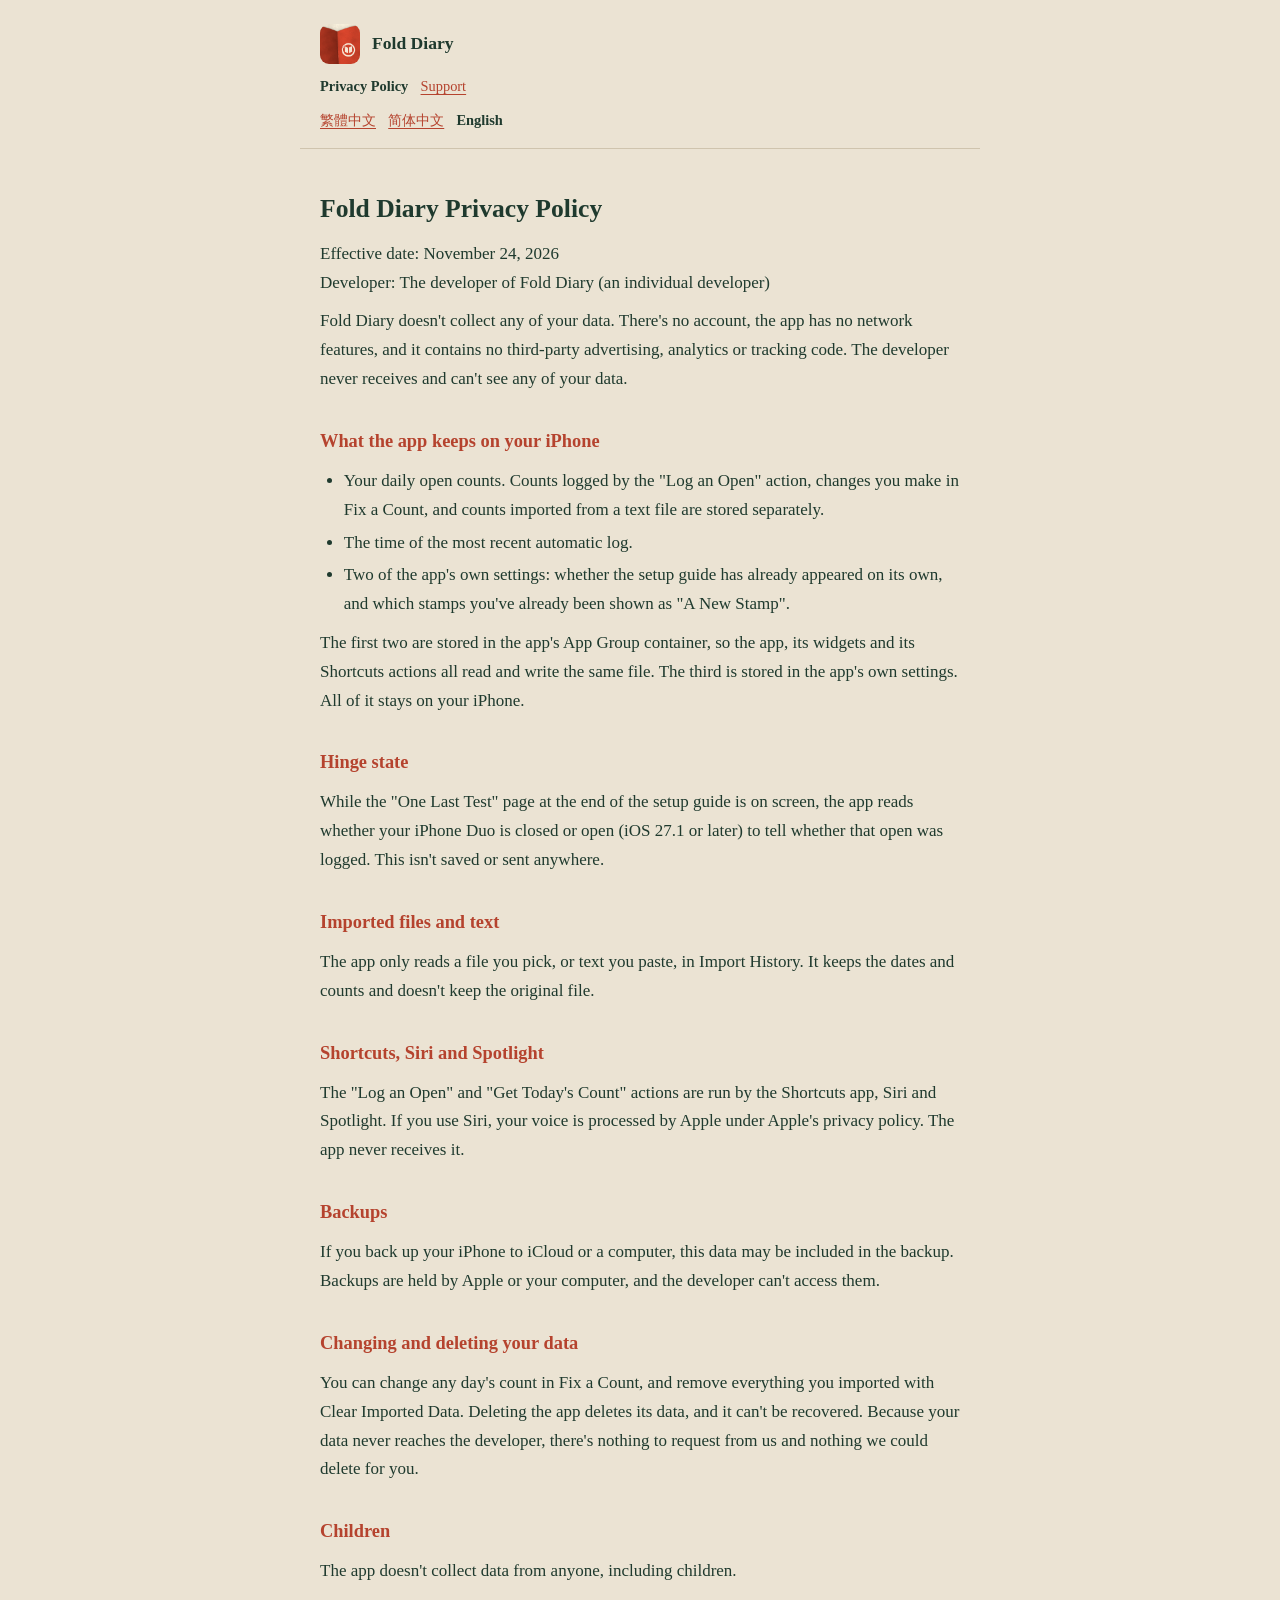
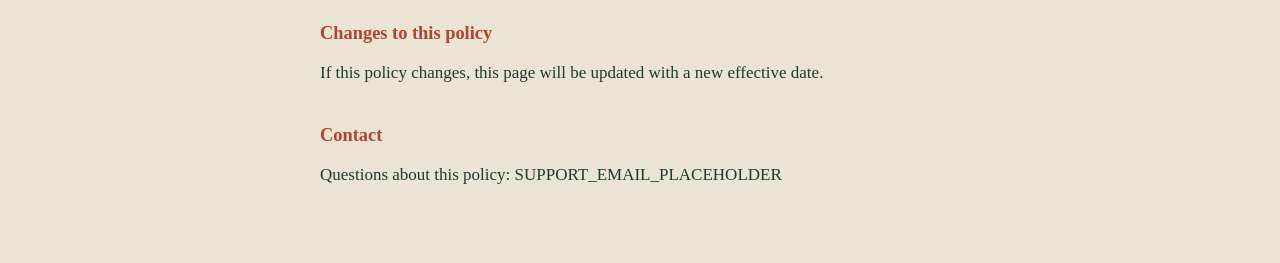
==== privacy-en.html @ e3275722 "Add privacy policy and support pages" ====
<!doctype html>
<html lang="en">
<head>
<meta charset="utf-8">
<meta name="viewport" content="width=device-width, initial-scale=1">
<meta name="color-scheme" content="light dark">
<title>Privacy Policy · Fold Diary</title>
<link rel="icon" type="image/png" href="icon.png">
<link rel="stylesheet" href="style.css">
</head>
<body>
<header class="top">
<a class="brand" href="index.html"><img src="icon.png" width="40" height="40" alt=""><span>Fold Diary</span></a>
<nav aria-label="Language"><p><span class="cur" aria-current="page">Privacy Policy</span> <a href="support-en.html">Support</a></p><p class="lang"><a href="privacy.html" lang="zh-Hant" hreflang="zh-Hant">繁體中文</a> <a href="privacy-zh-hans.html" lang="zh-Hans" hreflang="zh-Hans">简体中文</a> <span class="cur" aria-current="page">English</span></p></nav>
</header>
<main>
<h1>Fold Diary Privacy Policy</h1>
<p>Effective date: November 24, 2026<br>
Developer: The developer of Fold Diary (an individual developer)</p>
<p>Fold Diary doesn't collect any of your data. There's no account, the app has no network features, and it contains no third-party advertising, analytics or tracking code. The developer never receives and can't see any of your data.</p>
<h2>What the app keeps on your iPhone</h2>
<ul><li>Your daily open counts. Counts logged by the "Log an Open" action, changes you make in Fix a Count, and counts imported from a text file are stored separately.</li><li>The time of the most recent automatic log.</li><li>Two of the app's own settings: whether the setup guide has already appeared on its own, and which stamps you've already been shown as "A New Stamp".</li></ul>
<p>The first two are stored in the app's App Group container, so the app, its widgets and its Shortcuts actions all read and write the same file. The third is stored in the app's own settings. All of it stays on your iPhone.</p>
<h2>Hinge state</h2>
<p>While the "One Last Test" page at the end of the setup guide is on screen, the app reads whether your iPhone Duo is closed or open (iOS 27.1 or later) to tell whether that open was logged. This isn't saved or sent anywhere.</p>
<h2>Imported files and text</h2>
<p>The app only reads a file you pick, or text you paste, in Import History. It keeps the dates and counts and doesn't keep the original file.</p>
<h2>Shortcuts, Siri and Spotlight</h2>
<p>The "Log an Open" and "Get Today's Count" actions are run by the Shortcuts app, Siri and Spotlight. If you use Siri, your voice is processed by Apple under Apple's privacy policy. The app never receives it.</p>
<h2>Backups</h2>
<p>If you back up your iPhone to iCloud or a computer, this data may be included in the backup. Backups are held by Apple or your computer, and the developer can't access them.</p>
<h2>Changing and deleting your data</h2>
<p>You can change any day's count in Fix a Count, and remove everything you imported with Clear Imported Data. Deleting the app deletes its data, and it can't be recovered. Because your data never reaches the developer, there's nothing to request from us and nothing we could delete for you.</p>
<h2>Children</h2>
<p>The app doesn't collect data from anyone, including children.</p>
<h2>Changes to this policy</h2>
<p>If this policy changes, this page will be updated with a new effective date.</p>
<h2>Contact</h2>
<p>Questions about this policy: SUPPORT_EMAIL_PLACEHOLDER</p>
</main>
</body>
</html>
---- style.css ----
:root{--bg:#EBE3D3;--fg:#1F3A2E;--accent:#B5432E;--muted:#4d6258;--rule:#cfc4ae;--code:#e0d6c1}
@media (prefers-color-scheme:dark){:root{--bg:#18211c;--fg:#E4DCC8;--accent:#E0735C;--muted:#a9b3a6;--rule:#35443b;--code:#26332b}}
*{box-sizing:border-box}
html{-webkit-text-size-adjust:100%}
body{margin:0;background:var(--bg);color:var(--fg);font:17px/1.85 "Songti TC","Songti SC","Noto Serif CJK TC","New York",Georgia,serif}
:lang(en){font-family:"New York",Georgia,"Times New Roman",serif;line-height:1.7}
.top,main{max-width:680px;margin:0 auto;padding-left:20px;padding-right:20px}
.top{padding-top:24px;padding-bottom:16px;border-bottom:1px solid var(--rule)}
.brand{display:flex;align-items:center;gap:12px;color:var(--fg);text-decoration:none;font-weight:700;font-size:1.1rem}
.brand img{border-radius:9px;display:block}
nav p{margin:.6rem 0 0;font-size:.9rem;line-height:1.6;color:var(--muted)}
nav a{margin-right:.6em}
nav .cur{color:var(--fg);font-weight:700;margin-right:.6em}
a{color:var(--accent);text-underline-offset:3px}
main{padding-top:12px;padding-bottom:64px}
h1{font-size:1.6rem;line-height:1.4;margin:1.6rem 0 .6rem}
h2{font-size:1.15rem;line-height:1.5;margin:2rem 0 .3rem;color:var(--accent)}
p{margin:.6rem 0}
ul,ol{padding-left:1.4em;margin:.6rem 0}
li{margin:.25rem 0}
code{font:.9em ui-monospace,Menlo,monospace;background:var(--code);padding:.05em .35em;border-radius:3px}
.home section{border-top:1px solid var(--rule);padding:.8rem 0}
.home section:first-child{border-top:0}
.home h2{margin:1rem 0 0}
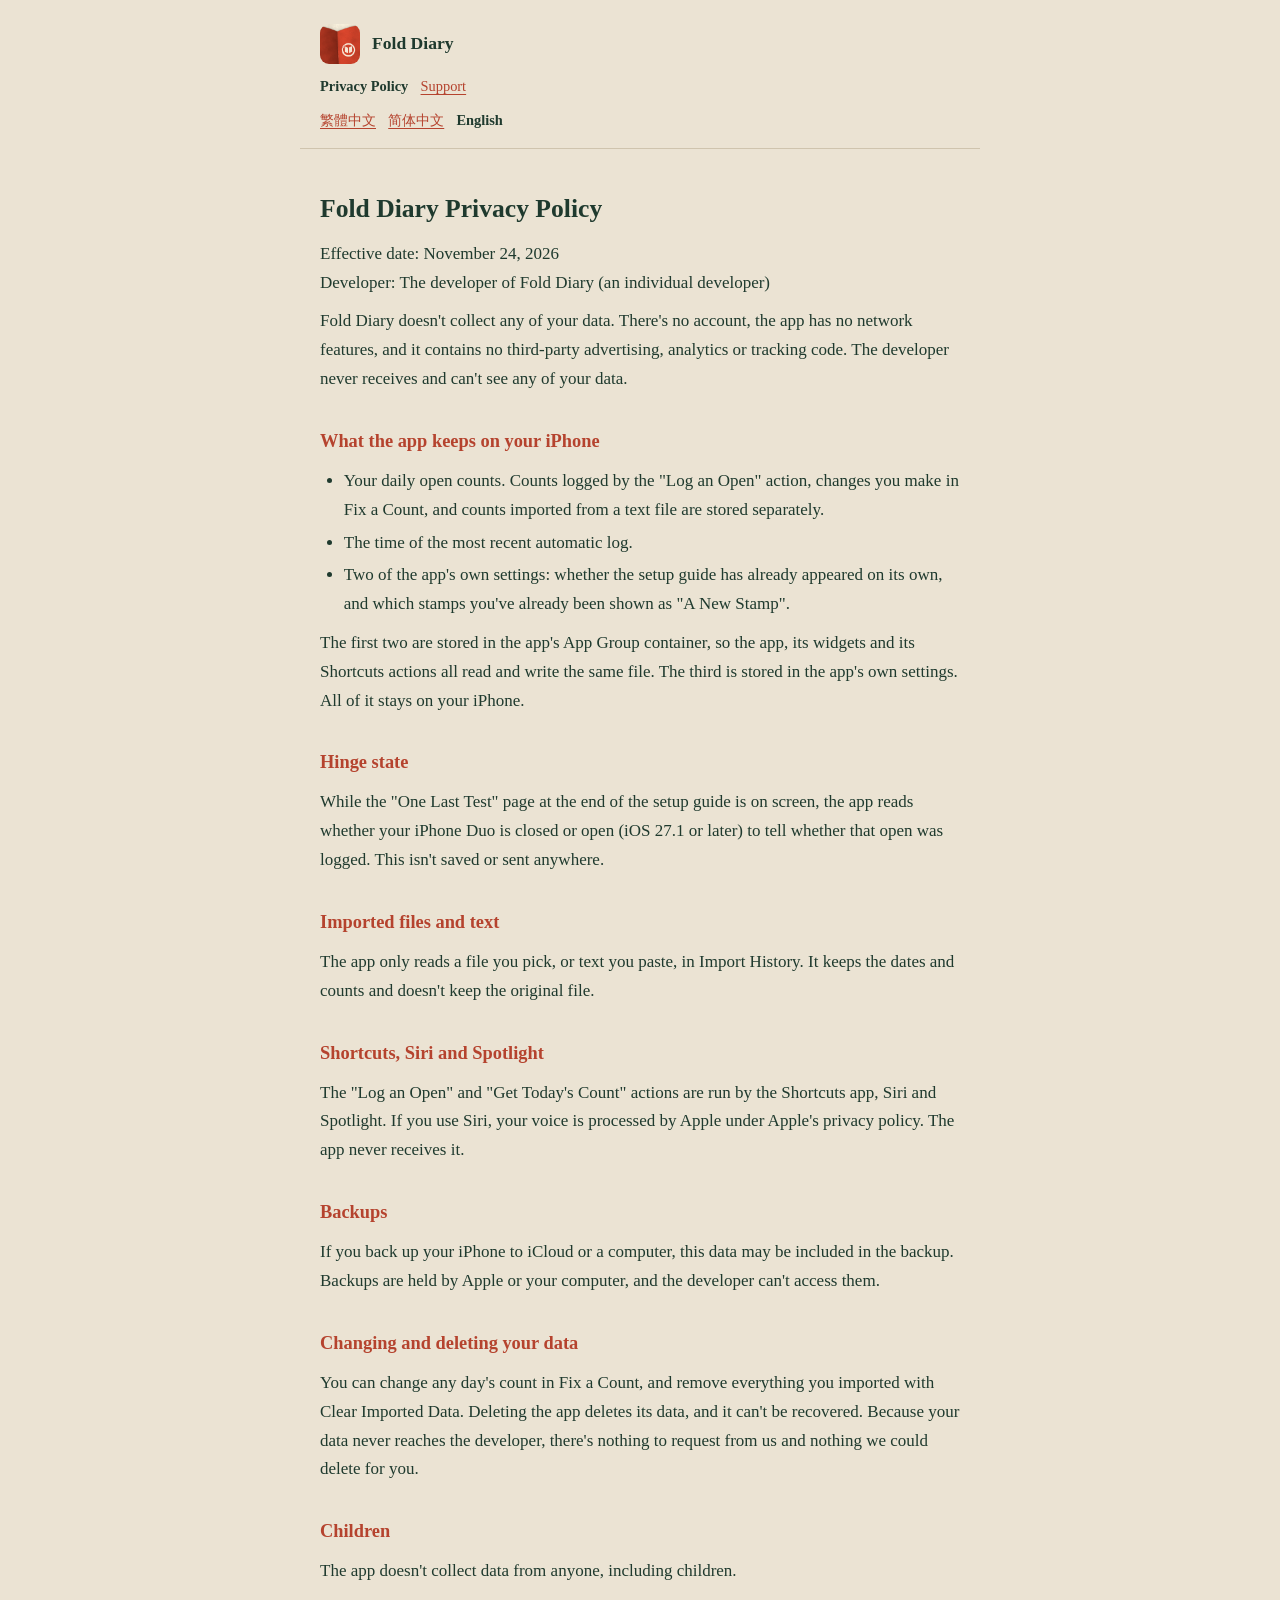
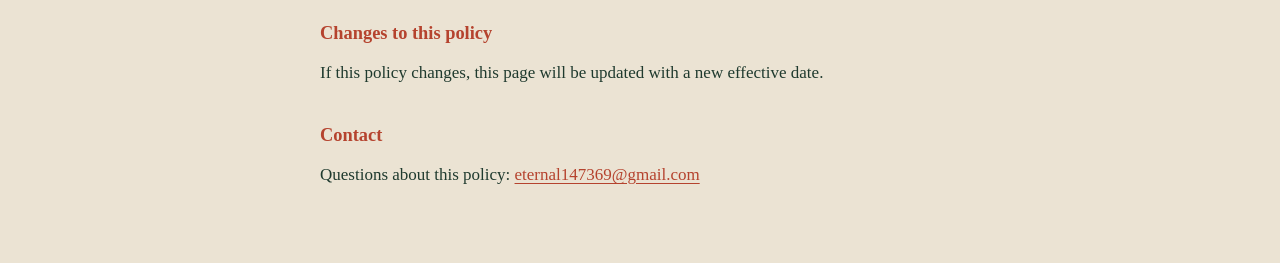
==== commit 6b96d6d0: "Add privacy policy and support pages" ====
--- a/privacy-en.html
+++ b/privacy-en.html
@@ -36,7 +36,7 @@
 <h2>Changes to this policy</h2>
 <p>If this policy changes, this page will be updated with a new effective date.</p>
 <h2>Contact</h2>
-<p>Questions about this policy: SUPPORT_EMAIL_PLACEHOLDER</p>
+<p>Questions about this policy: <a href="mailto:eternal147369@gmail.com">eternal147369@gmail.com</a></p>
 </main>
 </body>
 </html>
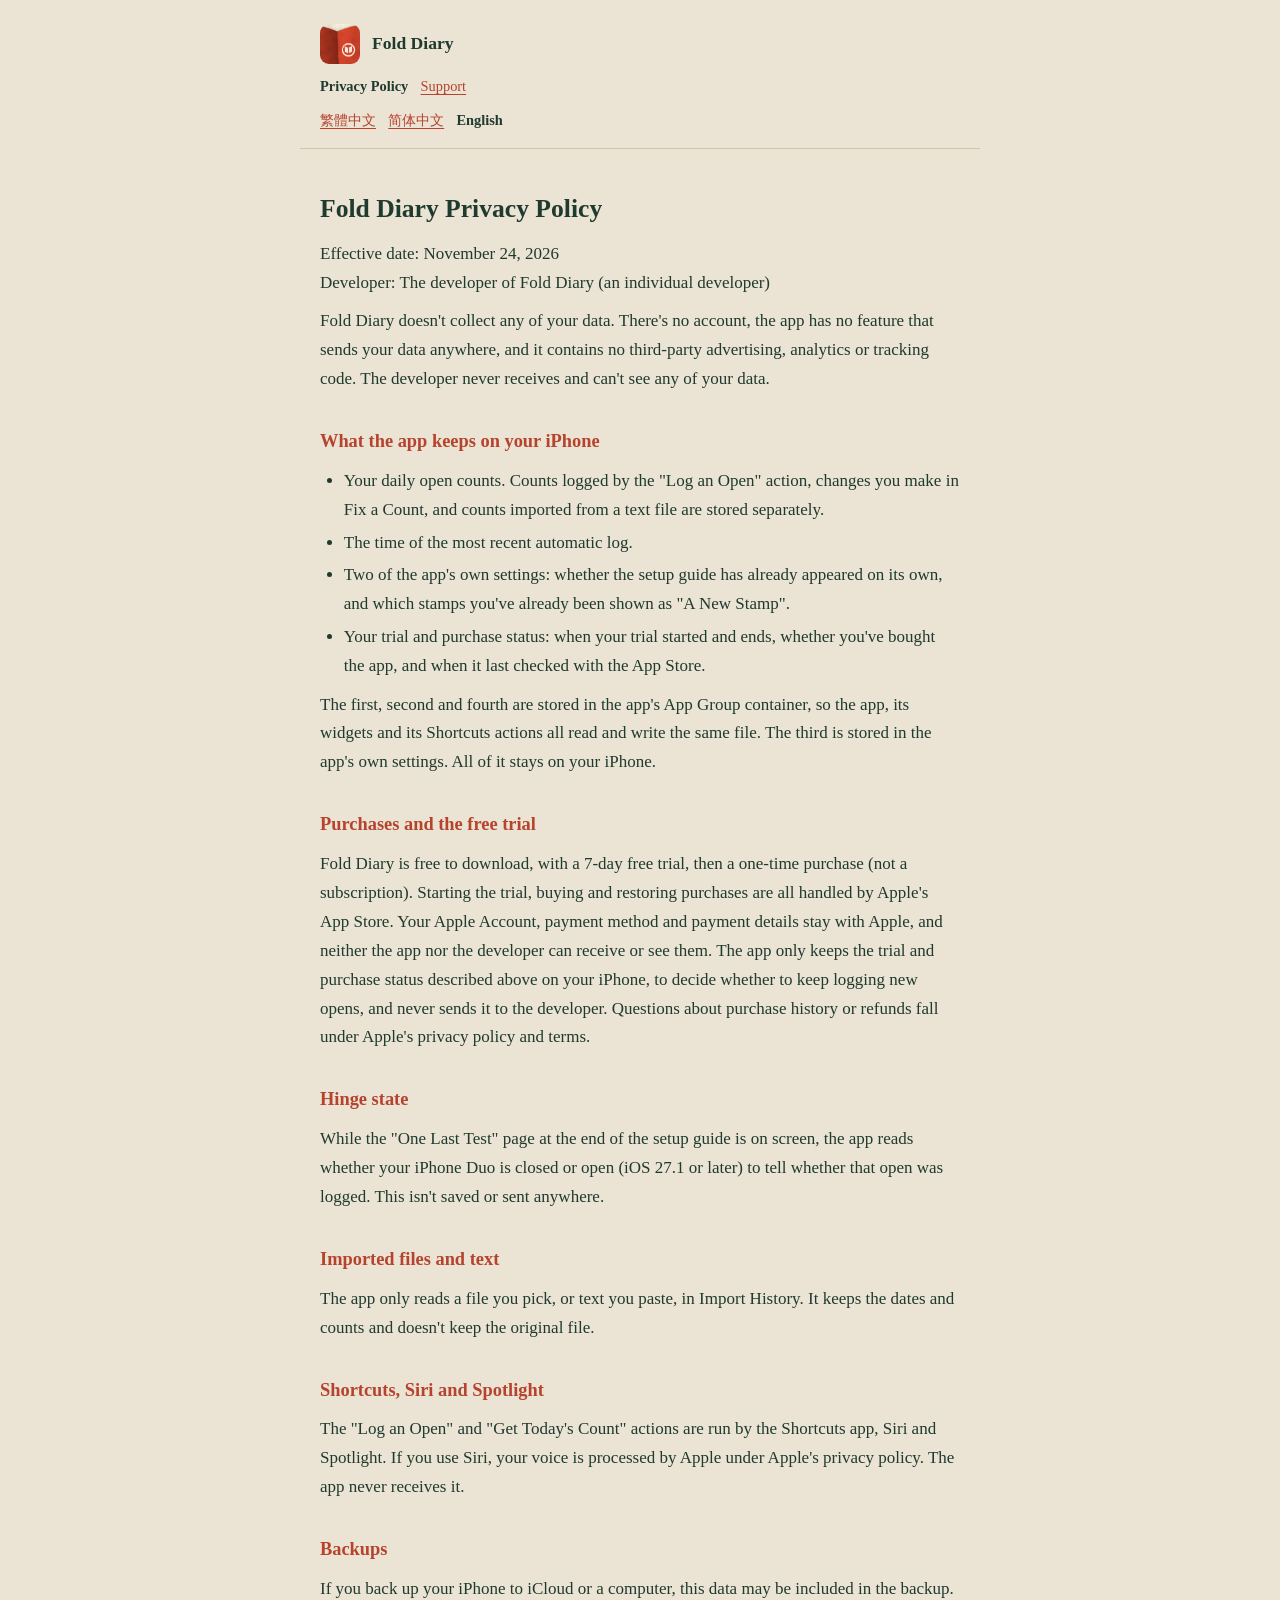
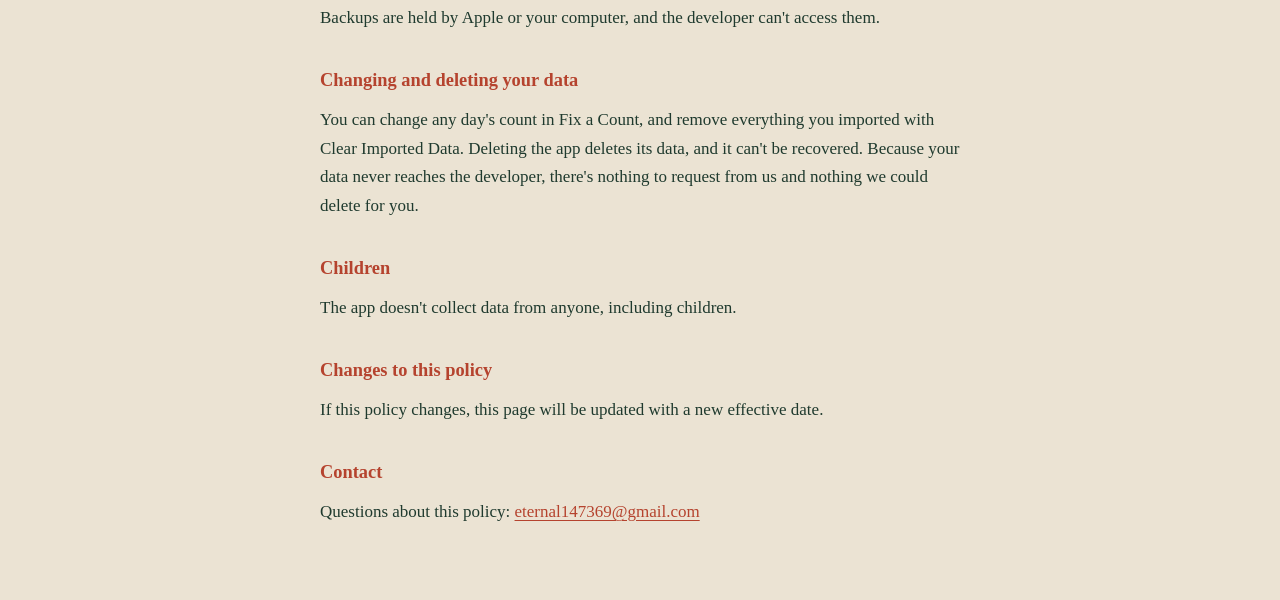
==== commit 083047e0: "Update privacy policy and support pages" ====
--- a/privacy-en.html
+++ b/privacy-en.html
@@ -17,10 +17,12 @@
 <h1>Fold Diary Privacy Policy</h1>
 <p>Effective date: November 24, 2026<br>
 Developer: The developer of Fold Diary (an individual developer)</p>
-<p>Fold Diary doesn't collect any of your data. There's no account, the app has no network features, and it contains no third-party advertising, analytics or tracking code. The developer never receives and can't see any of your data.</p>
+<p>Fold Diary doesn't collect any of your data. There's no account, the app has no feature that sends your data anywhere, and it contains no third-party advertising, analytics or tracking code. The developer never receives and can't see any of your data.</p>
 <h2>What the app keeps on your iPhone</h2>
-<ul><li>Your daily open counts. Counts logged by the "Log an Open" action, changes you make in Fix a Count, and counts imported from a text file are stored separately.</li><li>The time of the most recent automatic log.</li><li>Two of the app's own settings: whether the setup guide has already appeared on its own, and which stamps you've already been shown as "A New Stamp".</li></ul>
-<p>The first two are stored in the app's App Group container, so the app, its widgets and its Shortcuts actions all read and write the same file. The third is stored in the app's own settings. All of it stays on your iPhone.</p>
+<ul><li>Your daily open counts. Counts logged by the "Log an Open" action, changes you make in Fix a Count, and counts imported from a text file are stored separately.</li><li>The time of the most recent automatic log.</li><li>Two of the app's own settings: whether the setup guide has already appeared on its own, and which stamps you've already been shown as "A New Stamp".</li><li>Your trial and purchase status: when your trial started and ends, whether you've bought the app, and when it last checked with the App Store.</li></ul>
+<p>The first, second and fourth are stored in the app's App Group container, so the app, its widgets and its Shortcuts actions all read and write the same file. The third is stored in the app's own settings. All of it stays on your iPhone.</p>
+<h2>Purchases and the free trial</h2>
+<p>Fold Diary is free to download, with a 7-day free trial, then a one-time purchase (not a subscription). Starting the trial, buying and restoring purchases are all handled by Apple's App Store. Your Apple Account, payment method and payment details stay with Apple, and neither the app nor the developer can receive or see them. The app only keeps the trial and purchase status described above on your iPhone, to decide whether to keep logging new opens, and never sends it to the developer. Questions about purchase history or refunds fall under Apple's privacy policy and terms.</p>
 <h2>Hinge state</h2>
 <p>While the "One Last Test" page at the end of the setup guide is on screen, the app reads whether your iPhone Duo is closed or open (iOS 27.1 or later) to tell whether that open was logged. This isn't saved or sent anywhere.</p>
 <h2>Imported files and text</h2>
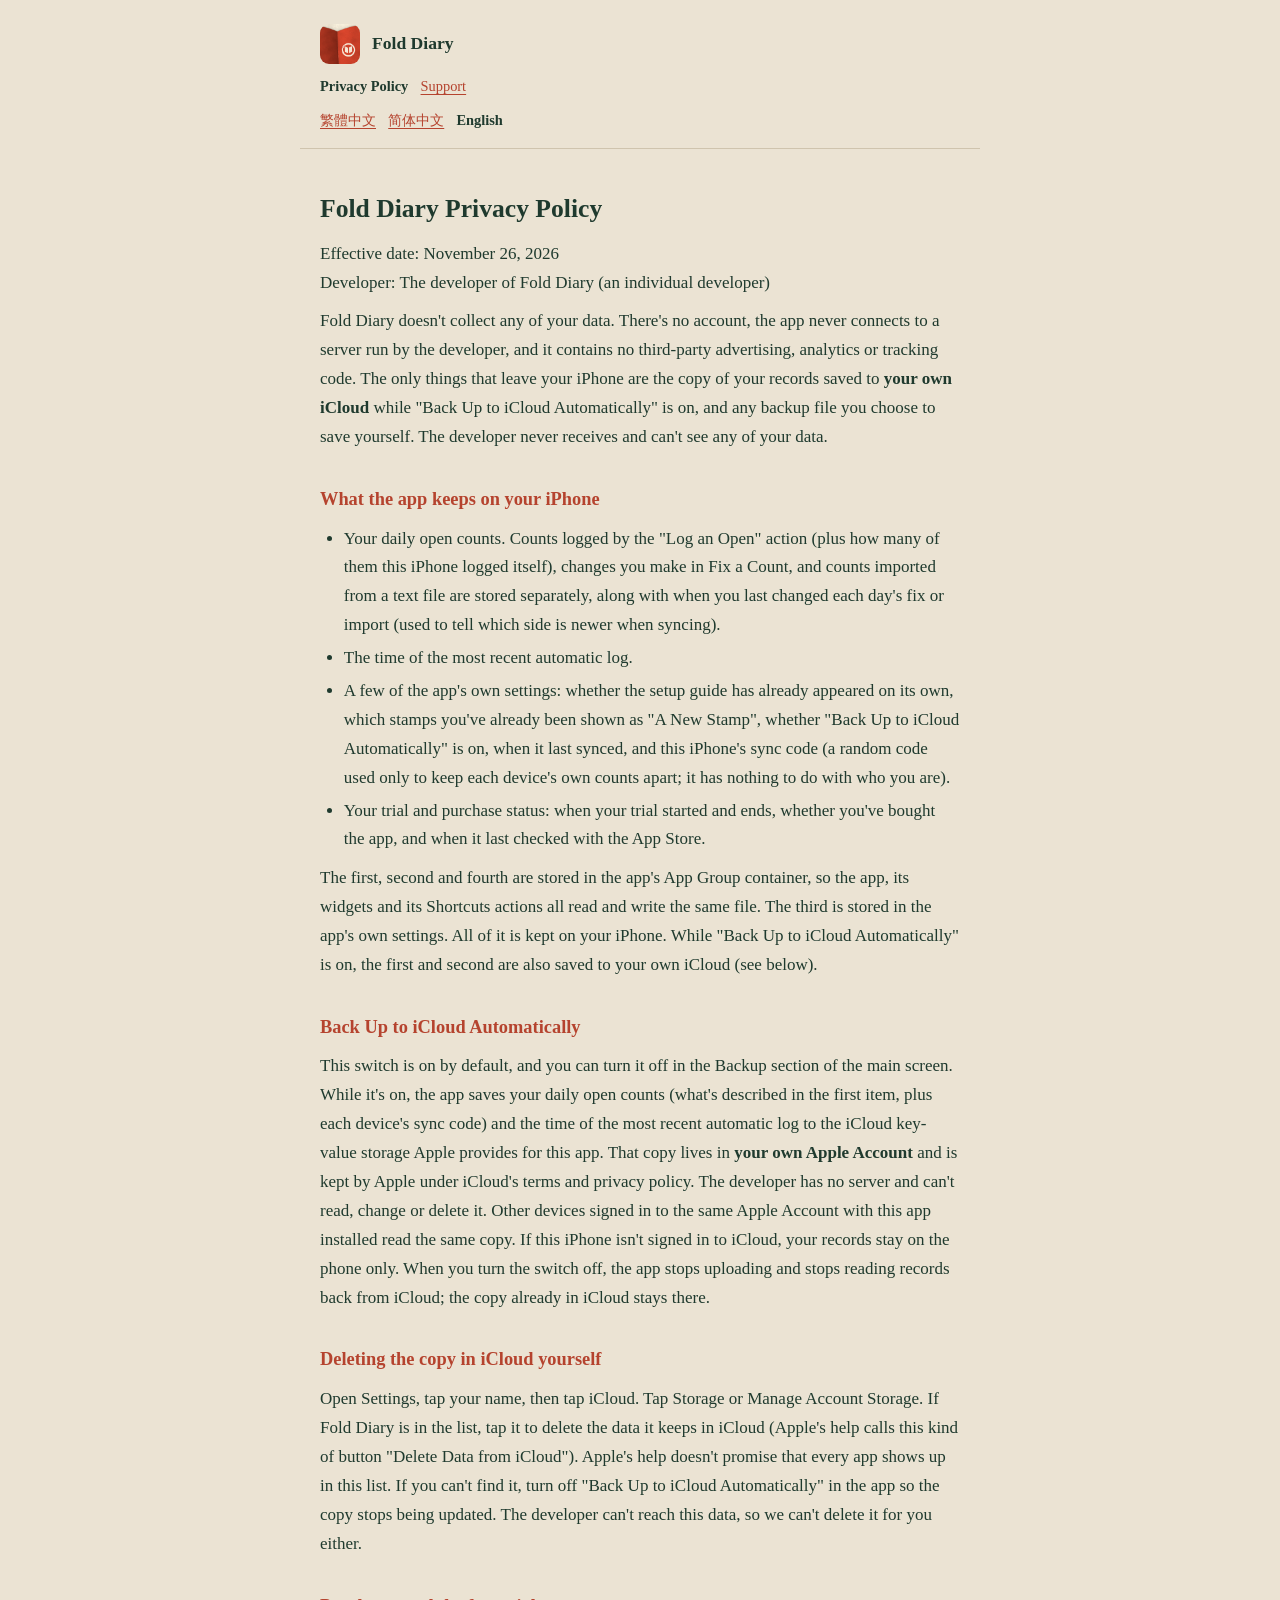
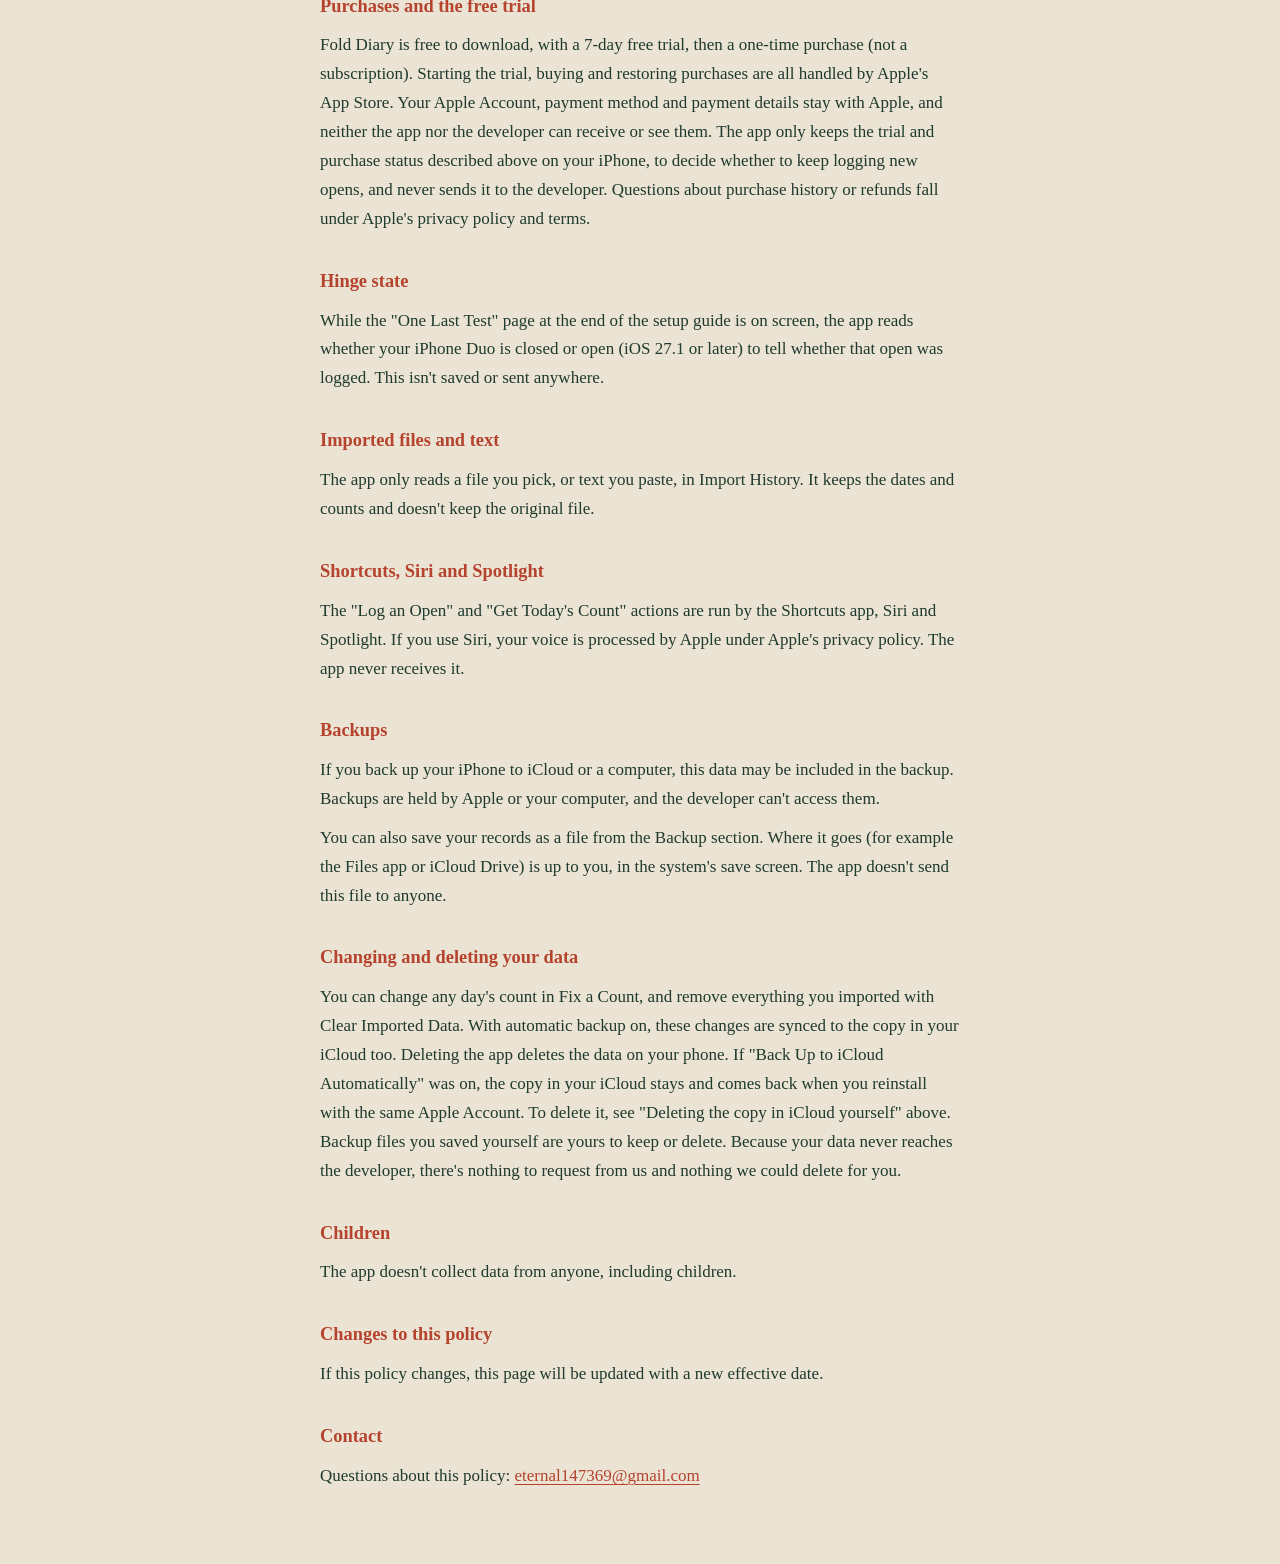
==== commit d82d5e2d: "Describe optional iCloud backup in privacy policy and support pages" ====
--- a/privacy-en.html
+++ b/privacy-en.html
@@ -15,12 +15,16 @@
 </header>
 <main>
 <h1>Fold Diary Privacy Policy</h1>
-<p>Effective date: November 24, 2026<br>
+<p>Effective date: November 26, 2026<br>
 Developer: The developer of Fold Diary (an individual developer)</p>
-<p>Fold Diary doesn't collect any of your data. There's no account, the app has no feature that sends your data anywhere, and it contains no third-party advertising, analytics or tracking code. The developer never receives and can't see any of your data.</p>
+<p>Fold Diary doesn't collect any of your data. There's no account, the app never connects to a server run by the developer, and it contains no third-party advertising, analytics or tracking code. The only things that leave your iPhone are the copy of your records saved to <strong>your own iCloud</strong> while "Back Up to iCloud Automatically" is on, and any backup file you choose to save yourself. The developer never receives and can't see any of your data.</p>
 <h2>What the app keeps on your iPhone</h2>
-<ul><li>Your daily open counts. Counts logged by the "Log an Open" action, changes you make in Fix a Count, and counts imported from a text file are stored separately.</li><li>The time of the most recent automatic log.</li><li>Two of the app's own settings: whether the setup guide has already appeared on its own, and which stamps you've already been shown as "A New Stamp".</li><li>Your trial and purchase status: when your trial started and ends, whether you've bought the app, and when it last checked with the App Store.</li></ul>
-<p>The first, second and fourth are stored in the app's App Group container, so the app, its widgets and its Shortcuts actions all read and write the same file. The third is stored in the app's own settings. All of it stays on your iPhone.</p>
+<ul><li>Your daily open counts. Counts logged by the "Log an Open" action (plus how many of them this iPhone logged itself), changes you make in Fix a Count, and counts imported from a text file are stored separately, along with when you last changed each day's fix or import (used to tell which side is newer when syncing).</li><li>The time of the most recent automatic log.</li><li>A few of the app's own settings: whether the setup guide has already appeared on its own, which stamps you've already been shown as "A New Stamp", whether "Back Up to iCloud Automatically" is on, when it last synced, and this iPhone's sync code (a random code used only to keep each device's own counts apart; it has nothing to do with who you are).</li><li>Your trial and purchase status: when your trial started and ends, whether you've bought the app, and when it last checked with the App Store.</li></ul>
+<p>The first, second and fourth are stored in the app's App Group container, so the app, its widgets and its Shortcuts actions all read and write the same file. The third is stored in the app's own settings. All of it is kept on your iPhone. While "Back Up to iCloud Automatically" is on, the first and second are also saved to your own iCloud (see below).</p>
+<h2>Back Up to iCloud Automatically</h2>
+<p>This switch is on by default, and you can turn it off in the Backup section of the main screen. While it's on, the app saves your daily open counts (what's described in the first item, plus each device's sync code) and the time of the most recent automatic log to the iCloud key-value storage Apple provides for this app. That copy lives in <strong>your own Apple Account</strong> and is kept by Apple under iCloud's terms and privacy policy. The developer has no server and can't read, change or delete it. Other devices signed in to the same Apple Account with this app installed read the same copy. If this iPhone isn't signed in to iCloud, your records stay on the phone only. When you turn the switch off, the app stops uploading and stops reading records back from iCloud; the copy already in iCloud stays there.</p>
+<h2>Deleting the copy in iCloud yourself</h2>
+<p>Open Settings, tap your name, then tap iCloud. Tap Storage or Manage Account Storage. If Fold Diary is in the list, tap it to delete the data it keeps in iCloud (Apple's help calls this kind of button "Delete Data from iCloud"). Apple's help doesn't promise that every app shows up in this list. If you can't find it, turn off "Back Up to iCloud Automatically" in the app so the copy stops being updated. The developer can't reach this data, so we can't delete it for you either.</p>
 <h2>Purchases and the free trial</h2>
 <p>Fold Diary is free to download, with a 7-day free trial, then a one-time purchase (not a subscription). Starting the trial, buying and restoring purchases are all handled by Apple's App Store. Your Apple Account, payment method and payment details stay with Apple, and neither the app nor the developer can receive or see them. The app only keeps the trial and purchase status described above on your iPhone, to decide whether to keep logging new opens, and never sends it to the developer. Questions about purchase history or refunds fall under Apple's privacy policy and terms.</p>
 <h2>Hinge state</h2>
@@ -31,8 +35,9 @@
 <p>The "Log an Open" and "Get Today's Count" actions are run by the Shortcuts app, Siri and Spotlight. If you use Siri, your voice is processed by Apple under Apple's privacy policy. The app never receives it.</p>
 <h2>Backups</h2>
 <p>If you back up your iPhone to iCloud or a computer, this data may be included in the backup. Backups are held by Apple or your computer, and the developer can't access them.</p>
+<p>You can also save your records as a file from the Backup section. Where it goes (for example the Files app or iCloud Drive) is up to you, in the system's save screen. The app doesn't send this file to anyone.</p>
 <h2>Changing and deleting your data</h2>
-<p>You can change any day's count in Fix a Count, and remove everything you imported with Clear Imported Data. Deleting the app deletes its data, and it can't be recovered. Because your data never reaches the developer, there's nothing to request from us and nothing we could delete for you.</p>
+<p>You can change any day's count in Fix a Count, and remove everything you imported with Clear Imported Data. With automatic backup on, these changes are synced to the copy in your iCloud too. Deleting the app deletes the data on your phone. If "Back Up to iCloud Automatically" was on, the copy in your iCloud stays and comes back when you reinstall with the same Apple Account. To delete it, see "Deleting the copy in iCloud yourself" above. Backup files you saved yourself are yours to keep or delete. Because your data never reaches the developer, there's nothing to request from us and nothing we could delete for you.</p>
 <h2>Children</h2>
 <p>The app doesn't collect data from anyone, including children.</p>
 <h2>Changes to this policy</h2>
